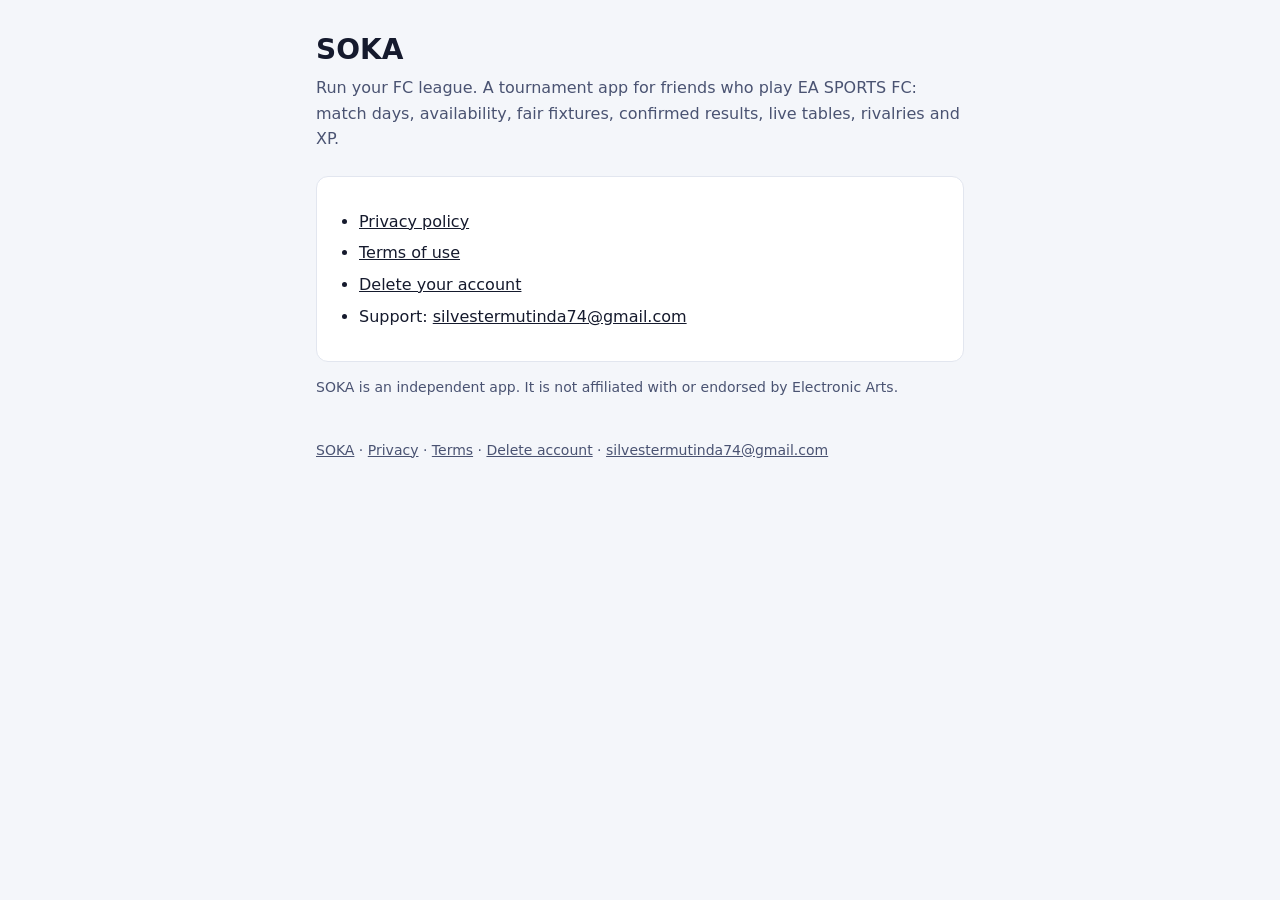
==== index.html @ 63273e23 "SOKA public pages: privacy, terms, account deletion, invite links Co-Authored-By: Claude Opus 5.5 <n" ====
<!doctype html>
<html lang="en">
<head>
  <meta charset="utf-8">
  <meta name="viewport" content="width=device-width, initial-scale=1">
  <title>SOKA — run your FC league</title>
  <meta name="description" content="SOKA helps friends who play EA SPORTS FC run their own tournaments.">
  <style>
    :root {
      --bg: #F4F6FA; --surface: #FFFFFF; --text: #151A2D; --muted: #4A5372;
      --border: #E2E6EF; --accent: #123BCE; --on-accent: #FFFFFF;
    }
    @media (prefers-color-scheme: dark) {
      :root {
        --bg: #0B1026; --surface: #171D32; --text: #F4F6FA; --muted: #AAB4D0;
        --border: #293149; --accent: #E6FF00; --on-accent: #0B1026;
      }
    }
    * { box-sizing: border-box; }
    body {
      margin: 0; background: var(--bg); color: var(--text);
      font: 16px/1.6 Inter, system-ui, -apple-system, "Segoe UI", Roboto, sans-serif;
    }
    main { max-width: 680px; margin: 0 auto; padding: 32px 16px 48px; }
    h1 { font-size: 28px; line-height: 1.25; margin: 0 0 8px; }
    h2 { font-size: 20px; margin: 32px 0 8px; }
    p, li { color: var(--text); }
    .lead { color: var(--muted); margin: 0 0 24px; }
    .card { background: var(--surface); border: 1px solid var(--border); border-radius: 12px; padding: 16px 20px; }
    ol, ul { padding-left: 22px; }
    li { margin: 6px 0; }
    .button {
      display: inline-flex; align-items: center; justify-content: center; min-height: 48px; padding: 12px 20px;
      border-radius: 12px; background: var(--accent); color: var(--on-accent); font-weight: 600; text-decoration: none;
    }
    .button:focus-visible, a:focus-visible { outline: 3px solid var(--accent); outline-offset: 3px; }
    a { color: inherit; }
    .muted { color: var(--muted); font-size: 14px; }
    code { font-size: 14px; }
  </style>
</head>
<body>
  <main>

    <h1>SOKA</h1>
    <p class="lead">Run your FC league. A tournament app for friends who play EA SPORTS FC: match days, availability, fair fixtures, confirmed results, live tables, rivalries and XP.</p>
    <div class="card">
      <ul>
        <li><a href="privacy">Privacy policy</a></li>
        <li><a href="terms">Terms of use</a></li>
        <li><a href="account-deletion">Delete your account</a></li>
        <li>Support: <a href="mailto:silvestermutinda74@gmail.com">silvestermutinda74@gmail.com</a></li>
      </ul>
    </div>
    <p class="muted">SOKA is an independent app. It is not affiliated with or endorsed by Electronic Arts.</p>
    <p class="muted" style="margin-top:40px"><a href="./">SOKA</a> · <a href="privacy">Privacy</a> · <a href="terms">Terms</a> · <a href="account-deletion">Delete account</a> · <a href="mailto:silvestermutinda74@gmail.com">silvestermutinda74@gmail.com</a></p>
  </main>
</body>
</html>
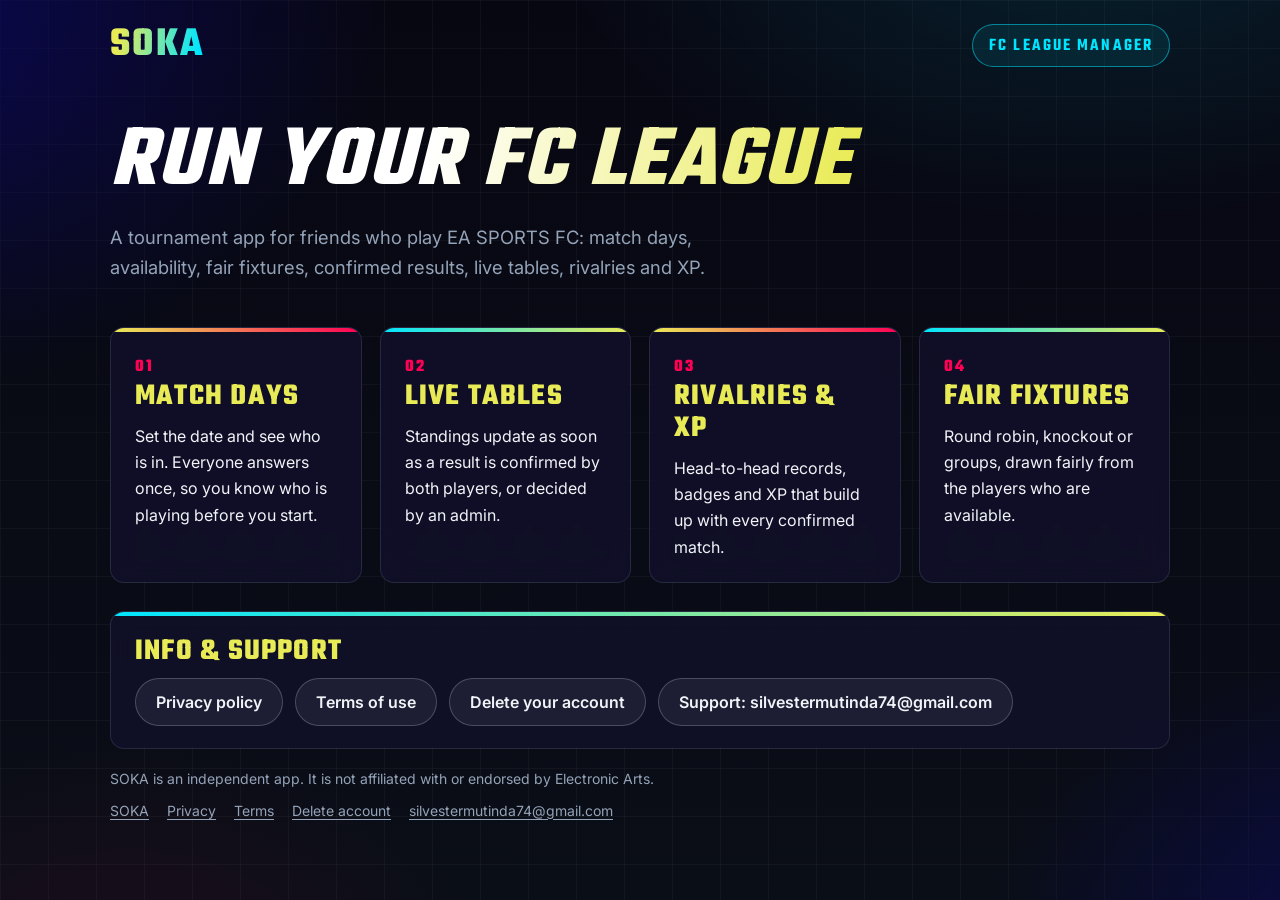
==== commit 4fab8001: "Redesign all pages with a console-football theme - shared theme.css: glass cards, neon accents, Teko" ====
--- a/index.html
+++ b/index.html
@@ -5,55 +5,76 @@
   <meta name="viewport" content="width=device-width, initial-scale=1">
   <title>SOKA — run your FC league</title>
   <meta name="description" content="SOKA helps friends who play EA SPORTS FC run their own tournaments.">
-  <style>
-    :root {
-      --bg: #F4F6FA; --surface: #FFFFFF; --text: #151A2D; --muted: #4A5372;
-      --border: #E2E6EF; --accent: #123BCE; --on-accent: #FFFFFF;
-    }
-    @media (prefers-color-scheme: dark) {
-      :root {
-        --bg: #0B1026; --surface: #171D32; --text: #F4F6FA; --muted: #AAB4D0;
-        --border: #293149; --accent: #E6FF00; --on-accent: #0B1026;
-      }
-    }
-    * { box-sizing: border-box; }
-    body {
-      margin: 0; background: var(--bg); color: var(--text);
-      font: 16px/1.6 Inter, system-ui, -apple-system, "Segoe UI", Roboto, sans-serif;
-    }
-    main { max-width: 680px; margin: 0 auto; padding: 32px 16px 48px; }
-    h1 { font-size: 28px; line-height: 1.25; margin: 0 0 8px; }
-    h2 { font-size: 20px; margin: 32px 0 8px; }
-    p, li { color: var(--text); }
-    .lead { color: var(--muted); margin: 0 0 24px; }
-    .card { background: var(--surface); border: 1px solid var(--border); border-radius: 12px; padding: 16px 20px; }
-    ol, ul { padding-left: 22px; }
-    li { margin: 6px 0; }
-    .button {
-      display: inline-flex; align-items: center; justify-content: center; min-height: 48px; padding: 12px 20px;
-      border-radius: 12px; background: var(--accent); color: var(--on-accent); font-weight: 600; text-decoration: none;
-    }
-    .button:focus-visible, a:focus-visible { outline: 3px solid var(--accent); outline-offset: 3px; }
-    a { color: inherit; }
-    .muted { color: var(--muted); font-size: 14px; }
-    code { font-size: 14px; }
-  </style>
+  <meta name="theme-color" content="#070712">
+  <link rel="preconnect" href="https://fonts.googleapis.com">
+  <link rel="preconnect" href="https://fonts.gstatic.com" crossorigin>
+  <link rel="stylesheet" href="https://fonts.googleapis.com/css2?family=Inter:wght@400;500;600;700;800&family=Teko:wght@600;700&display=swap">
+  <link rel="stylesheet" href="theme.css">
 </head>
 <body>
-  <main>
+  <a class="skip-link" href="#main">Skip to content</a>
 
-    <h1>SOKA</h1>
-    <p class="lead">Run your FC league. A tournament app for friends who play EA SPORTS FC: match days, availability, fair fixtures, confirmed results, live tables, rivalries and XP.</p>
-    <div class="card">
-      <ul>
-        <li><a href="privacy">Privacy policy</a></li>
-        <li><a href="terms">Terms of use</a></li>
-        <li><a href="account-deletion">Delete your account</a></li>
-        <li>Support: <a href="mailto:silvestermutinda74@gmail.com">silvestermutinda74@gmail.com</a></li>
+  <header class="site-header">
+    <div class="wrap wrap--wide">
+      <a class="wordmark" href="index.html" aria-label="SOKA home">SOKA</a>
+      <span class="pill">FC League Manager</span>
+    </div>
+  </header>
+
+  <main id="main" class="wrap wrap--wide">
+    <section class="hero" aria-labelledby="hero-title">
+      <h1 id="hero-title">Run your FC league</h1>
+      <p class="lead">A tournament app for friends who play EA SPORTS FC: match days, availability, fair fixtures, confirmed results, live tables, rivalries and XP.</p>
+    </section>
+
+    <section aria-label="Features" class="features">
+      <article class="card">
+        <span class="feature-num" aria-hidden="true">01</span>
+        <h2>Match Days</h2>
+        <p>Set the date and see who is in. Everyone answers once, so you know who is playing before you start.</p>
+      </article>
+      <article class="card card--cyan">
+        <span class="feature-num" aria-hidden="true">02</span>
+        <h2>Live Tables</h2>
+        <p>Standings update as soon as a result is confirmed by both players, or decided by an admin.</p>
+      </article>
+      <article class="card">
+        <span class="feature-num" aria-hidden="true">03</span>
+        <h2>Rivalries &amp; XP</h2>
+        <p>Head-to-head records, badges and XP that build up with every confirmed match.</p>
+      </article>
+      <article class="card card--cyan">
+        <span class="feature-num" aria-hidden="true">04</span>
+        <h2>Fair Fixtures</h2>
+        <p>Round robin, knockout or groups, drawn fairly from the players who are available.</p>
+      </article>
+    </section>
+
+    <section class="card card--cyan" aria-labelledby="links-title">
+      <h2 id="links-title">Info &amp; support</h2>
+      <ul class="link-pills">
+        <li><a href="privacy.html">Privacy policy</a></li>
+        <li><a href="terms.html">Terms of use</a></li>
+        <li><a href="account-deletion.html">Delete your account</a></li>
+        <li><a href="mailto:silvestermutinda74@gmail.com">Support: silvestermutinda74@gmail.com</a></li>
       </ul>
+    </section>
+
+    <p class="muted">SOKA is an independent app. It is not affiliated with or endorsed by Electronic Arts.</p>
+  </main>
+
+  <footer class="site-footer">
+    <div class="wrap wrap--wide">
+      <nav aria-label="Site">
+        <ul>
+          <li><a href="index.html">SOKA</a></li>
+          <li><a href="privacy.html">Privacy</a></li>
+          <li><a href="terms.html">Terms</a></li>
+          <li><a href="account-deletion.html">Delete account</a></li>
+          <li><a href="mailto:silvestermutinda74@gmail.com">silvestermutinda74@gmail.com</a></li>
+        </ul>
+      </nav>
     </div>
-    <p class="muted">SOKA is an independent app. It is not affiliated with or endorsed by Electronic Arts.</p>
-    <p class="muted" style="margin-top:40px"><a href="./">SOKA</a> · <a href="privacy">Privacy</a> · <a href="terms">Terms</a> · <a href="account-deletion">Delete account</a> · <a href="mailto:silvestermutinda74@gmail.com">silvestermutinda74@gmail.com</a></p>
-  </main>
+  </footer>
 </body>
 </html>
--- a/theme.css
+++ b/theme.css
@@ -0,0 +1,271 @@
+/* SOKA web theme: console-football look, shared by every page. Plain CSS, no build step. */
+
+:root {
+  --bg-deep: #070712;
+  --bg-deep-2: #0a0e17;
+  --bg-navy: #0b0860;
+  --surface: rgba(18, 17, 44, 0.75);
+  --surface-solid: rgba(18, 17, 44, 0.96);
+  --border: rgba(148, 163, 184, 0.18);
+  --neon-yellow: #e9eb56;
+  --neon-cyan: #00e5ff;
+  --neon-pink: #ff0055;
+  --danger: #ff2a5f;
+  --gold: #e9b949;
+  --text-main: #f0f4f8;
+  --text-muted: #94a3b8;
+  --on-neon: #070712;
+
+  --font-display: 'Teko', 'Arial Narrow', 'Roboto Condensed', Impact, sans-serif;
+  --font-body: 'Inter', system-ui, -apple-system, 'Segoe UI', Roboto, Arial, sans-serif;
+
+  --radius: 14px;
+  --wrap: 850px;
+  --wrap-wide: 1100px;
+  --ease: cubic-bezier(0.2, 0.7, 0.2, 1);
+  color-scheme: dark;
+}
+
+* { box-sizing: border-box; }
+
+html { -webkit-text-size-adjust: 100%; background-color: #070712; }
+
+body {
+  margin: 0;
+  min-height: 100vh;
+  color: var(--text-main);
+  font: 16px/1.65 var(--font-body);
+  background-color: var(--bg-deep);
+  background-image:
+    radial-gradient(900px 520px at 85% -10%, rgba(0, 229, 255, 0.12), transparent 60%),
+    radial-gradient(800px 600px at -10% 0%, rgba(11, 8, 96, 0.85), transparent 65%),
+    radial-gradient(700px 500px at 110% 105%, rgba(11, 8, 96, 0.7), transparent 60%),
+    radial-gradient(600px 420px at 10% 110%, rgba(255, 0, 85, 0.08), transparent 60%),
+    linear-gradient(rgba(240, 244, 248, 0.035) 1px, transparent 1px),
+    linear-gradient(90deg, rgba(240, 244, 248, 0.035) 1px, transparent 1px),
+    linear-gradient(180deg, var(--bg-deep), var(--bg-deep-2));
+  background-size: auto, auto, auto, auto, 48px 48px, 48px 48px, auto;
+  /* No background-attachment: fixed: iOS Safari ignores it and it cuts off on long pages. */
+}
+
+/* ---------- Layout ---------- */
+
+.wrap { width: 100%; max-width: var(--wrap); margin: 0 auto; padding: 0 20px; }
+.wrap--wide { max-width: var(--wrap-wide); }
+
+.skip-link {
+  position: absolute; left: 12px; top: -48px; z-index: 10;
+  padding: 10px 16px; border-radius: 8px;
+  background: var(--neon-yellow); color: var(--on-neon); font-weight: 700; text-decoration: none;
+}
+.skip-link:focus { top: 12px; }
+
+.site-header { padding: 24px 0 8px; }
+.site-header .wrap { display: flex; align-items: center; justify-content: space-between; gap: 12px; flex-wrap: wrap; }
+
+.wordmark {
+  font-family: var(--font-display); font-weight: 700; font-size: 2.6rem; line-height: 1;
+  letter-spacing: 0.06em; text-transform: uppercase; text-decoration: none;
+  background: linear-gradient(100deg, var(--neon-yellow) 10%, var(--neon-cyan) 90%);
+  -webkit-background-clip: text; background-clip: text; color: transparent;
+}
+
+main { display: block; padding: 24px 0 48px; }
+
+.site-footer { padding: 8px 0 40px; color: var(--text-muted); font-size: 14px; }
+.site-footer nav ul { list-style: none; margin: 0 0 8px; padding: 0; display: flex; flex-wrap: wrap; gap: 4px 18px; }
+.site-footer a { color: var(--text-muted); }
+.site-footer a:hover { color: var(--neon-cyan); }
+
+/* ---------- Type ---------- */
+
+h1, h2, h3, .display {
+  font-family: var(--font-display); font-weight: 700; text-transform: uppercase;
+  letter-spacing: 0.04em; line-height: 1.05; margin: 0;
+}
+h1 { font-size: clamp(2.6rem, 6vw, 3.6rem); color: var(--text-main); }
+h2 { font-size: 1.9rem; color: var(--neon-yellow); margin-bottom: 10px; }
+h3 { font-size: 1.45rem; color: var(--text-main); margin-bottom: 6px; }
+
+p { margin: 0 0 12px; }
+p:last-child { margin-bottom: 0; }
+.lead { color: var(--text-muted); font-size: 1.05rem; margin: 10px 0 0; }
+.muted { color: var(--text-muted); font-size: 14px; }
+time, .timestamp { color: var(--neon-cyan); font-weight: 600; }
+
+a { color: var(--neon-cyan); text-underline-offset: 3px; }
+a:hover { color: var(--neon-yellow); }
+strong { color: var(--neon-cyan); font-weight: 700; }
+
+:focus-visible { outline: 3px solid var(--neon-yellow); outline-offset: 3px; border-radius: 4px; }
+
+/* ---------- Page heading block ---------- */
+
+.page-head { margin-bottom: 28px; }
+.page-head .badge { margin-bottom: 16px; }
+
+/* Angled neon ribbon under the title (terms, privacy, account pages) */
+.ribbon {
+  display: block; height: 6px; width: 140px; margin-top: 18px;
+  background: linear-gradient(90deg, var(--neon-yellow), var(--neon-pink));
+  clip-path: polygon(0 0, 100% 0, calc(100% - 10px) 100%, 0 100%);
+}
+
+/* ---------- Badges, tags, buttons (skewed, text counter-skewed) ---------- */
+
+.badge, .btn, .tag {
+  display: inline-block; transform: skewX(-10deg); text-decoration: none;
+}
+.badge > span, .btn > span, .tag > span { display: inline-block; transform: skewX(10deg); }
+
+.badge {
+  padding: 4px 14px; border: 1px solid var(--neon-yellow); color: var(--neon-yellow);
+  font-family: var(--font-display); font-weight: 600; font-size: 1.15rem; letter-spacing: 0.12em;
+  text-transform: uppercase; line-height: 1.4; background: rgba(233, 235, 86, 0.08);
+}
+.badge--pink { border-color: var(--neon-pink); color: #fff; background: var(--neon-pink); }
+.badge--danger { border-color: var(--danger); color: var(--on-neon); background: var(--danger); }
+
+.tag {
+  margin-left: 8px; padding: 0 9px; vertical-align: 2px;
+  font-family: var(--font-display); font-weight: 600; font-size: 1rem; letter-spacing: 0.1em;
+  text-transform: uppercase; line-height: 1.5; color: #fff; background: var(--neon-pink);
+}
+.tag--yellow { background: var(--neon-yellow); color: var(--on-neon); }
+
+.btn {
+  min-height: 48px; padding: 12px 26px; border: 0; cursor: pointer;
+  font-family: var(--font-display); font-weight: 700; font-size: 1.35rem; letter-spacing: 0.08em;
+  text-transform: uppercase; line-height: 1;
+  color: var(--on-neon); background: var(--neon-yellow);
+  box-shadow: 0 0 0 rgba(233, 235, 86, 0);
+  transition: transform 180ms var(--ease), background-color 180ms var(--ease), box-shadow 180ms var(--ease);
+}
+.btn:hover, .btn:focus-visible {
+  color: var(--on-neon); background: var(--neon-cyan);
+  transform: skewX(-10deg) translateY(-2px); box-shadow: 0 8px 24px rgba(0, 229, 255, 0.35);
+}
+.btn--danger { background: linear-gradient(100deg, var(--danger), #ff5c3a); }
+.btn--danger:hover, .btn--danger:focus-visible { background: linear-gradient(100deg, #ff4d78, #ff7a5c); box-shadow: 0 8px 24px rgba(255, 42, 95, 0.4); }
+
+/* ---------- Glass cards ---------- */
+
+.card {
+  position: relative; overflow: hidden;
+  margin: 0 0 18px; padding: 24px 24px 22px;
+  background: var(--surface-solid);
+  border: 1px solid var(--border); border-radius: var(--radius);
+  transition: transform 200ms var(--ease), border-color 200ms var(--ease), box-shadow 200ms var(--ease);
+}
+@supports ((-webkit-backdrop-filter: blur(12px)) or (backdrop-filter: blur(12px))) {
+  .card { background: var(--surface); -webkit-backdrop-filter: blur(12px); backdrop-filter: blur(12px); }
+}
+.card::before {
+  content: ''; position: absolute; inset: 0 0 auto 0; height: 4px;
+  background: linear-gradient(90deg, var(--neon-yellow), var(--neon-pink));
+}
+.card--cyan::before { background: linear-gradient(90deg, var(--neon-cyan), var(--neon-yellow)); }
+.card:hover {
+  transform: translateY(-2px);
+  border-color: rgba(233, 235, 86, 0.45);
+  box-shadow: 0 10px 30px rgba(0, 0, 0, 0.35), 0 0 0 1px rgba(233, 235, 86, 0.15);
+}
+.card h2 + h2, .card p + h2, .card ul + h2 { margin-top: 22px; }
+
+/* ---------- Lists ---------- */
+
+.list { list-style: none; margin: 0 0 12px; padding: 0; }
+.list li { position: relative; padding-left: 26px; margin: 10px 0; }
+.list li::before {
+  content: '◆'; position: absolute; left: 2px; top: 1px;
+  color: var(--neon-pink); font-size: 0.8em;
+}
+.list--cyan li::before { color: var(--neon-cyan); }
+
+.steps { list-style: none; counter-reset: step; margin: 0; padding: 0; }
+.steps li { counter-increment: step; position: relative; padding-left: 46px; margin: 12px 0; min-height: 32px; }
+.steps li::before {
+  content: counter(step); position: absolute; left: 0; top: -2px;
+  width: 32px; height: 32px; display: grid; place-items: center;
+  font-family: var(--font-display); font-weight: 700; font-size: 1.3rem; color: var(--on-neon);
+  background: var(--neon-yellow); transform: skewX(-10deg);
+}
+
+/* ---------- Landing ---------- */
+
+.pill {
+  display: inline-block; padding: 6px 16px; border-radius: 999px;
+  border: 1px solid rgba(0, 229, 255, 0.5); color: var(--neon-cyan);
+  font-family: var(--font-display); font-weight: 600; font-size: 1.1rem; letter-spacing: 0.12em; text-transform: uppercase;
+  background: rgba(0, 229, 255, 0.08);
+}
+
+.hero { padding: 48px 0 36px; }
+.hero h1 {
+  font-size: clamp(3rem, 8vw, 5.5rem); font-style: italic; line-height: 0.92; letter-spacing: 0.02em;
+  background: linear-gradient(100deg, #fff 30%, var(--neon-yellow) 70%);
+  -webkit-background-clip: text; background-clip: text; color: transparent;
+}
+.hero .lead { max-width: 640px; font-size: 1.15rem; margin-top: 18px; }
+
+.features { display: grid; grid-template-columns: repeat(auto-fit, minmax(230px, 1fr)); gap: 18px; margin: 8px 0 28px; }
+.features .card { margin: 0; }
+.feature-num { font-family: var(--font-display); font-weight: 700; font-size: 1.1rem; letter-spacing: 0.14em; color: var(--neon-pink); }
+
+.link-pills { list-style: none; margin: 0; padding: 0; display: flex; flex-wrap: wrap; gap: 12px; }
+.link-pills a {
+  display: inline-flex; align-items: center; min-height: 48px; padding: 10px 20px; border-radius: 999px;
+  color: var(--text-main); text-decoration: none; font-weight: 600;
+  border: 1px solid rgba(240, 244, 248, 0.22); background: rgba(240, 244, 248, 0.06);
+  transition: background-color 180ms var(--ease), color 180ms var(--ease), transform 180ms var(--ease), box-shadow 180ms var(--ease);
+}
+.link-pills a:hover, .link-pills a:focus-visible {
+  color: var(--on-neon); background: var(--neon-yellow); border-color: var(--neon-yellow);
+  transform: translateY(-2px); box-shadow: 0 8px 22px rgba(233, 235, 86, 0.3);
+}
+
+/* ---------- Account deletion ---------- */
+
+.split { display: grid; grid-template-columns: 1fr 1fr; gap: 18px; margin-bottom: 18px; }
+.split .card { margin: 0; }
+.box-deleted { border-left: 4px solid var(--danger); }
+.box-kept { border-left: 4px solid var(--gold); }
+.box-deleted h2 { color: var(--danger); }
+.box-kept h2 { color: var(--gold); }
+
+/* ---------- 404 ---------- */
+
+.lost { min-height: calc(100vh - 160px); display: grid; place-items: center; padding: 24px 0; }
+.card--angled {
+  max-width: 620px; width: 100%; text-align: center; padding: 40px 28px 34px;
+  clip-path: polygon(28px 0, 100% 0, 100% calc(100% - 28px), calc(100% - 28px) 100%, 0 100%, 0 28px);
+}
+.scoreboard {
+  font-family: var(--font-display); font-weight: 700; font-size: 7rem; line-height: 0.9; letter-spacing: 0.06em;
+  background: linear-gradient(180deg, var(--neon-yellow), var(--neon-pink));
+  -webkit-background-clip: text; background-clip: text; color: transparent;
+  margin: 18px 0 6px;
+}
+.card--angled .lead { margin: 10px auto 26px; max-width: 460px; }
+
+/* ---------- Small screens ---------- */
+
+@media (max-width: 600px) {
+  .wrap { padding: 0 16px; }
+  .wordmark { font-size: 2.2rem; }
+  h2 { font-size: 1.65rem; }
+  .card { padding: 20px 18px 18px; }
+  .hero { padding: 28px 0 24px; }
+  .split { grid-template-columns: 1fr; }
+  .scoreboard { font-size: 5.5rem; }
+  .card--angled { padding: 32px 18px 28px; }
+  .btn { font-size: 1.25rem; padding: 12px 20px; }
+}
+
+/* ---------- Reduced motion ---------- */
+
+@media (prefers-reduced-motion: reduce) {
+  *, *::before, *::after { transition: none !important; animation: none !important; }
+  .card:hover, .link-pills a:hover, .link-pills a:focus-visible { transform: none; }
+  .btn:hover, .btn:focus-visible { transform: skewX(-10deg); }
+}
